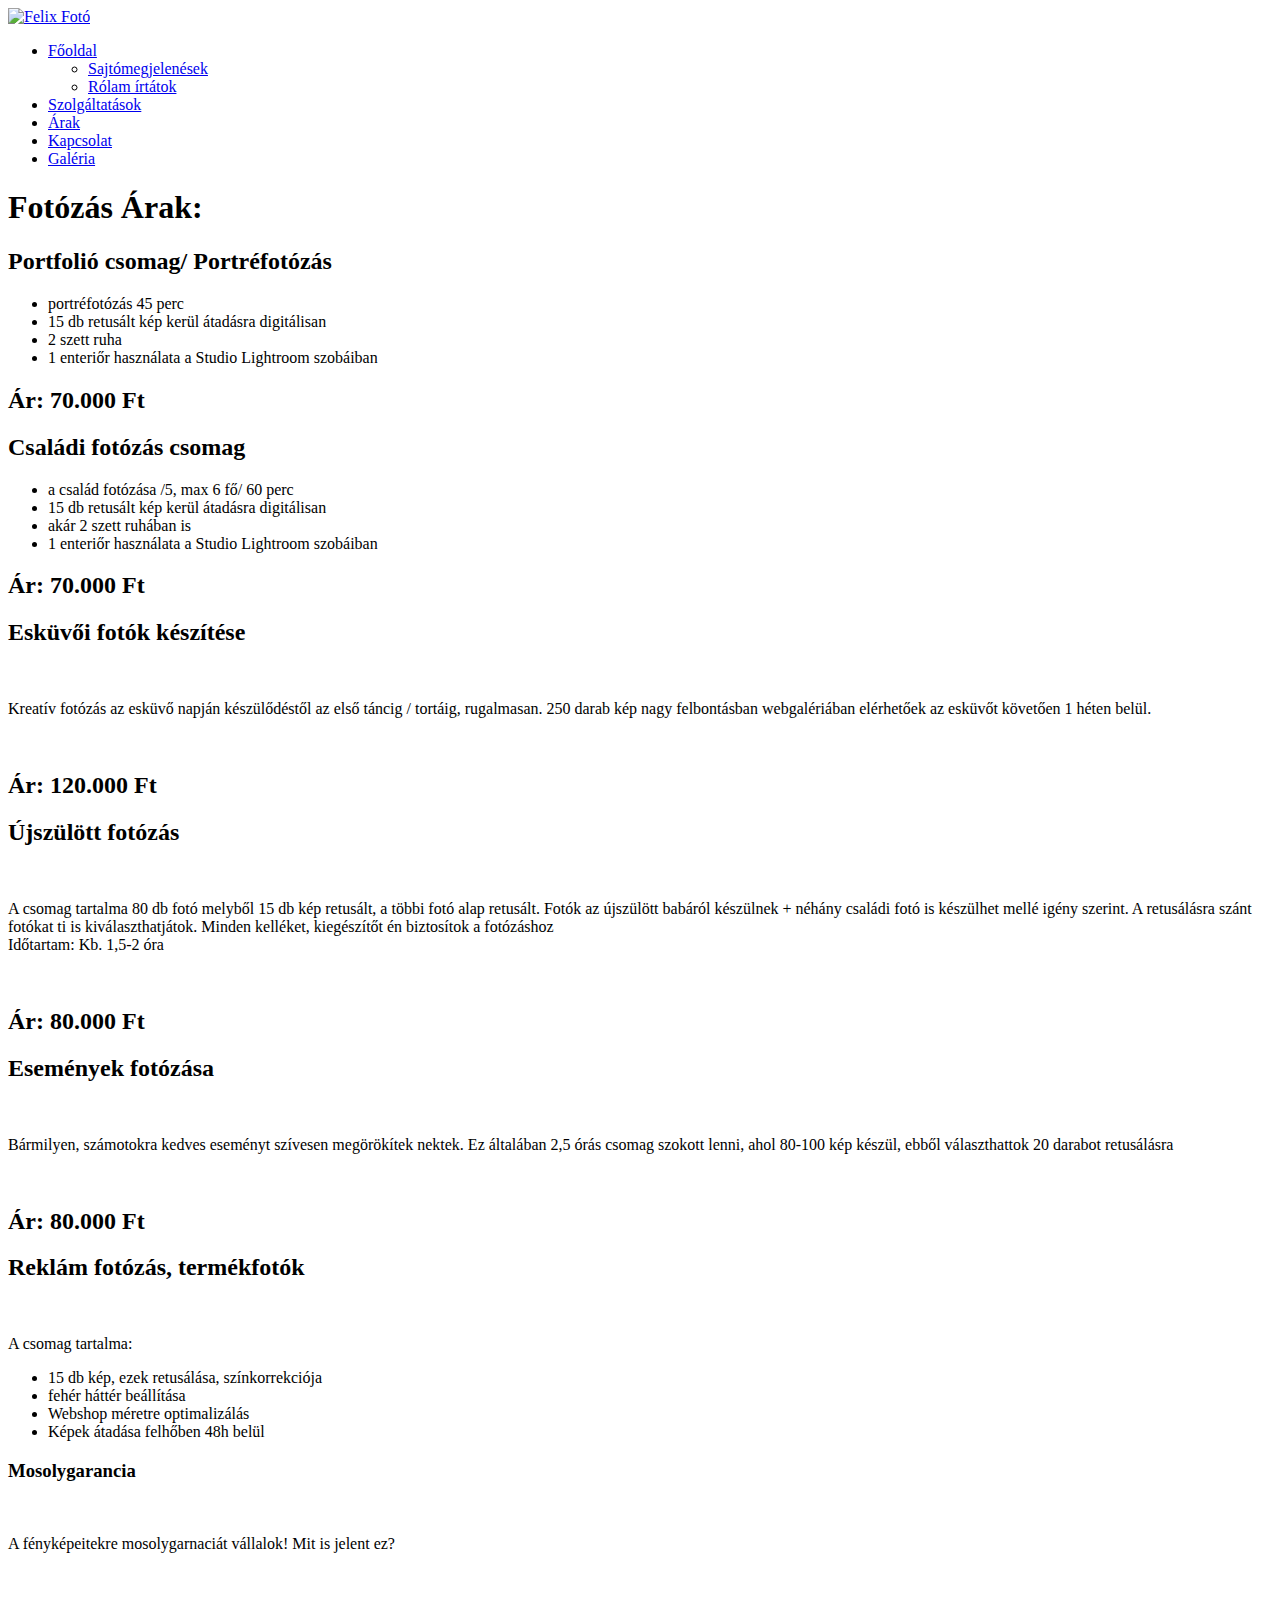
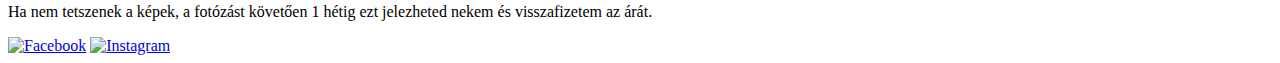
==== arak.html @ e5af47fd "Add files via upload" ====
<!DOCTYPE html>
<html lang="hu">

<head>
    <meta charset="UTF-8">
    <meta name="viewport" content="width=device-width, initial-scale=1">
    <title>Árak - Félix Fotó</title>
	<link rel="preconnect" href="https://fonts.googleapis.com">
	<link rel="preconnect" href="https://fonts.gstatic.com" crossorigin>
	<link href="https://fonts.googleapis.com/css2?family=Poppins:wght@400;600&display=swap" rel="stylesheet">
    <link rel="stylesheet" href="css/style.css">
</head>

<body>
    <!-- FEJLÉC -->
    <header>
		<a href="index.html"><img src="img/felix-logo_feher.png" id="logo" alt="Felix Fotó"></a>
    </header>
	<!-- NAVIGÁCIÓ -->
        <nav>
			<ul>
			<li id="aktivmenu" class="navlista">
				<a href="index.html" class="menu-link">Főoldal</a>
				<ul class="dropdown-menu">
                    <li><a class="dropdown-menu-link" href="sajto.html">Sajtómegjelenések</a></li>
                    <li><a class="dropdown-menu-link" href="rolam.html">Rólam írtátok</a></li>
				</ul>
			</li>
			<li class="navlista"><a href="szolgaltatasok.html" class="menu-link">Szolgáltatások</a></li>
			<li class="navlista"><a href="arak.html" class="menu-link">Árak</a></li>
			<li class="navlista"><a href="kapcsolat.html" class="menu-link">Kapcsolat</a></li>
			<li class="navlista"><a href="galeria.html" class="menu-link">Galéria</a></li>
		</ul>
        </nav>
    

    <!-- A WEBOLDAL FŐ TARTALMI RÉSZE -->
    <main>
        <article>
			<h1>Fotózás Árak:</h1>
           <section>
			<h2 class="csomagok">Portfolió csomag/ Portréfotózás</h2>
			<ul>
				<li>portréfotózás 45 perc</li>
				<li>15 db retusált kép kerül átadásra digitálisan</li>
				<li>2 szett ruha</li>
				<li>1 enteriőr használata a Studio Lightroom szobáiban</li>
			</ul>
			<h2>Ár: 70.000 Ft</h2>
           </section>
           <section>
			<h2 class="csomagok">Családi fotózás csomag</h2>
			<ul>
				<li>a család fotózása  /5, max 6 fő/ 60 perc</li>
				<li>15 db retusált kép kerül átadásra digitálisan</li>
				<li> akár 2 szett ruhában is</li>
				<li>1 enteriőr használata a Studio Lightroom szobáiban</li>
			</ul>
			<h2>Ár: 70.000 Ft</h2>
           </section>
		   <section>
			<h2 class="csomagok">Esküvői fotók készítése</h2><br><p>Kreatív fotózás az esküvő napján készülődéstől az első táncig / tortáig, rugalmasan. 250 darab kép nagy felbontásban webgalériában elérhetőek az esküvőt követően 1 héten belül.</p>
           <br><h2>Ár: 120.000 Ft</h2>
		   </section>
		   <section>
			<h2 class="csomagok">Újszülött fotózás</h2><br><p>A csomag tartalma 80 db fotó melyből 15 db kép retusált, a többi fotó alap retusált. Fotók az újszülött babáról készülnek + néhány családi fotó is készülhet mellé igény szerint. A retusálásra szánt fotókat ti is kiválaszthatjátok. Minden kelléket, kiegészítőt én biztosítok a fotózáshoz <br>Időtartam: Kb. 1,5-2 óra</p>
           <br><h2>Ár: 80.000 Ft</h2>
		   </section>
		   <section>
			<h2 class="csomagok">Események fotózása</h2><br><p>Bármilyen, számotokra kedves eseményt szívesen megörökítek nektek. Ez általában 2,5 órás csomag szokott lenni, ahol 80-100 kép készül, ebből választhattok 20 darabot retusálásra</p>
           <br><h2>Ár: 80.000 Ft</h2>
		   </section>
		   <section>
			<h2 class="csomagok">Reklám fotózás, termékfotók</h2><br>
			<p>A csomag tartalma: 
			<ul>
				<li>15 db kép, ezek retusálása, színkorrekciója</li>
				<li>fehér háttér beállítása</li>
				<li>Webshop méretre optimalizálás</li>
				<li>Képek átadása felhőben 48h belül</li>
			</ul>
			</p>
           </section>
        </article>
    </main>
    
    <!-- OLDALSÁV -->
    <aside>
	<h3>Mosolygarancia</h3><br><p>A fényképeitekre mosolygarnaciát vállalok! Mit is jelent ez?</p><br><p>Ha nem tetszenek a képek, a fotózást követően 1 hétig ezt jelezheted nekem és visszafizetem az árát.</p>
    </aside>

    <!-- LÁBLÉC -->
    <footer>
		<a href="https://facebook.com"><img src="img/facebook_gold.png" class="icon" alt="Facebook"></a>
		<a href="https://instagram.com"><img src="img/instagram_gold.png" class="icon" alt="Instagram"></a>
    </footer>
</body>

</html>
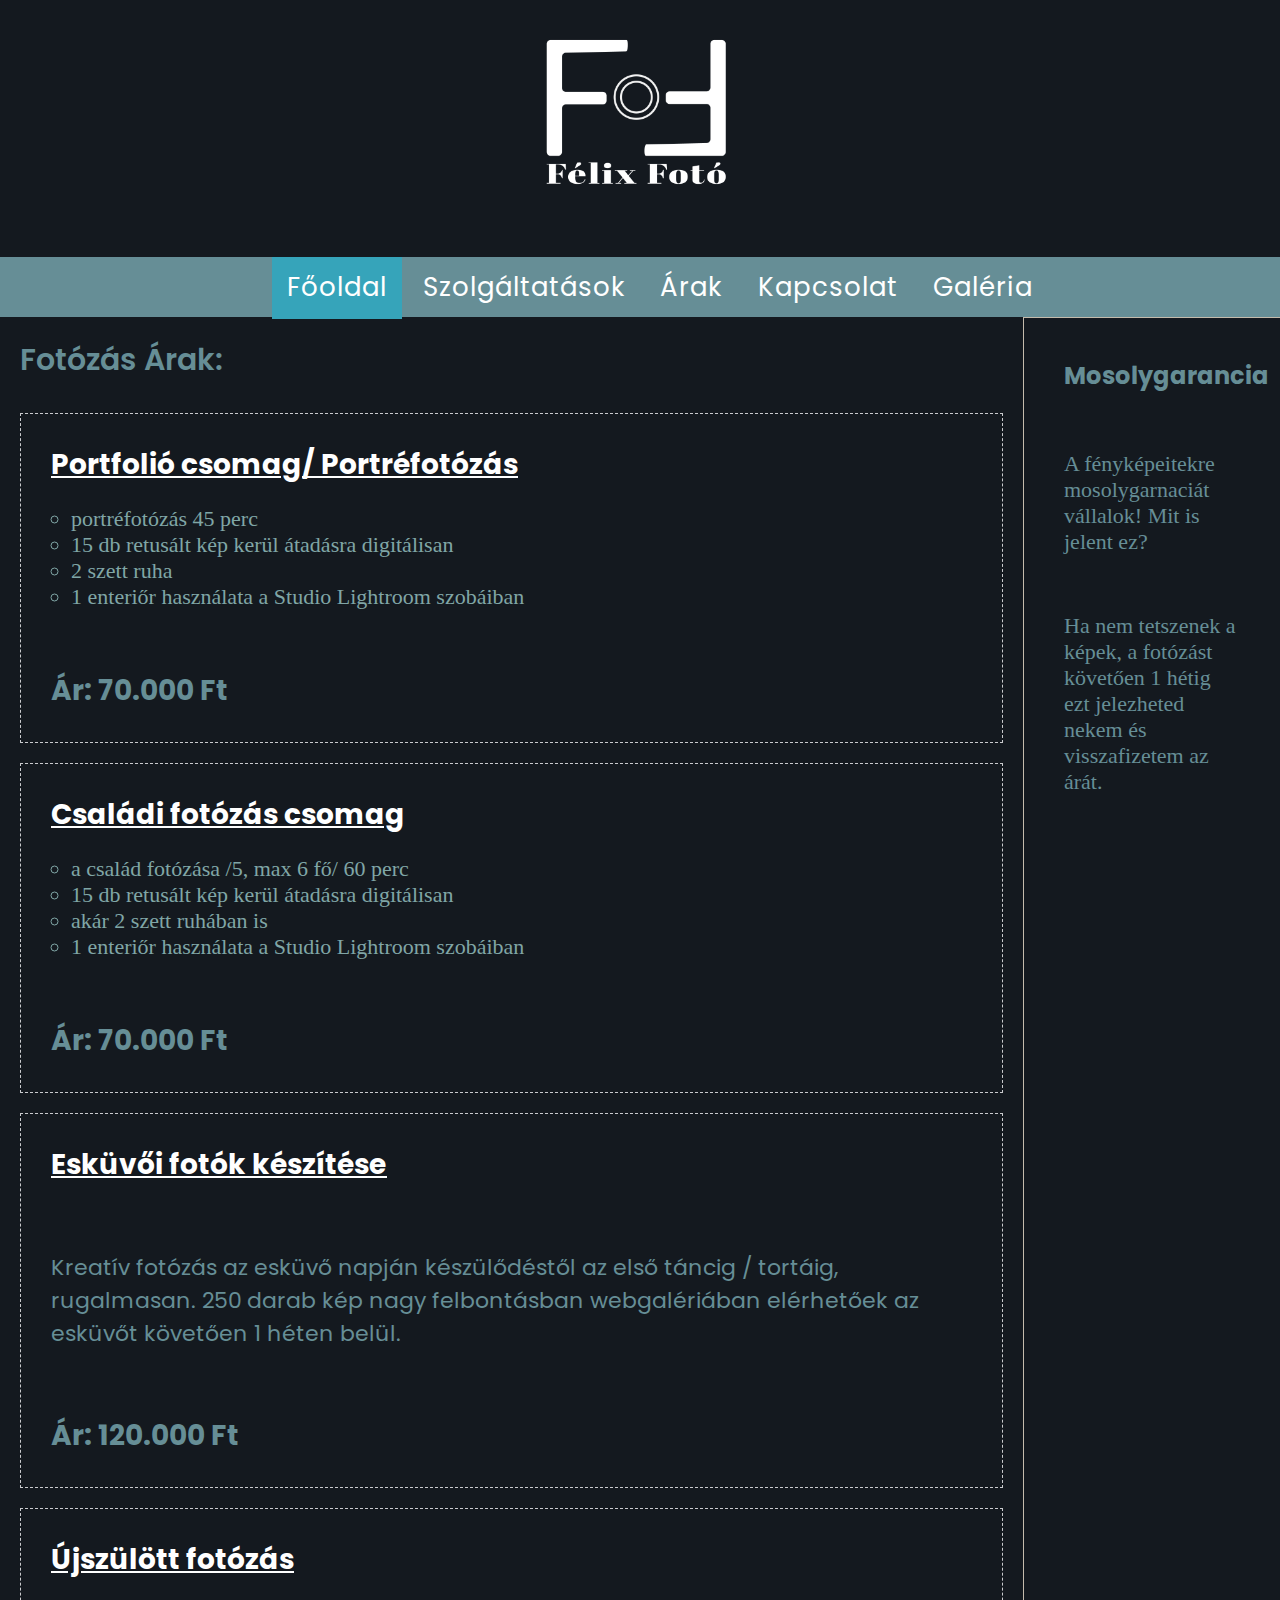
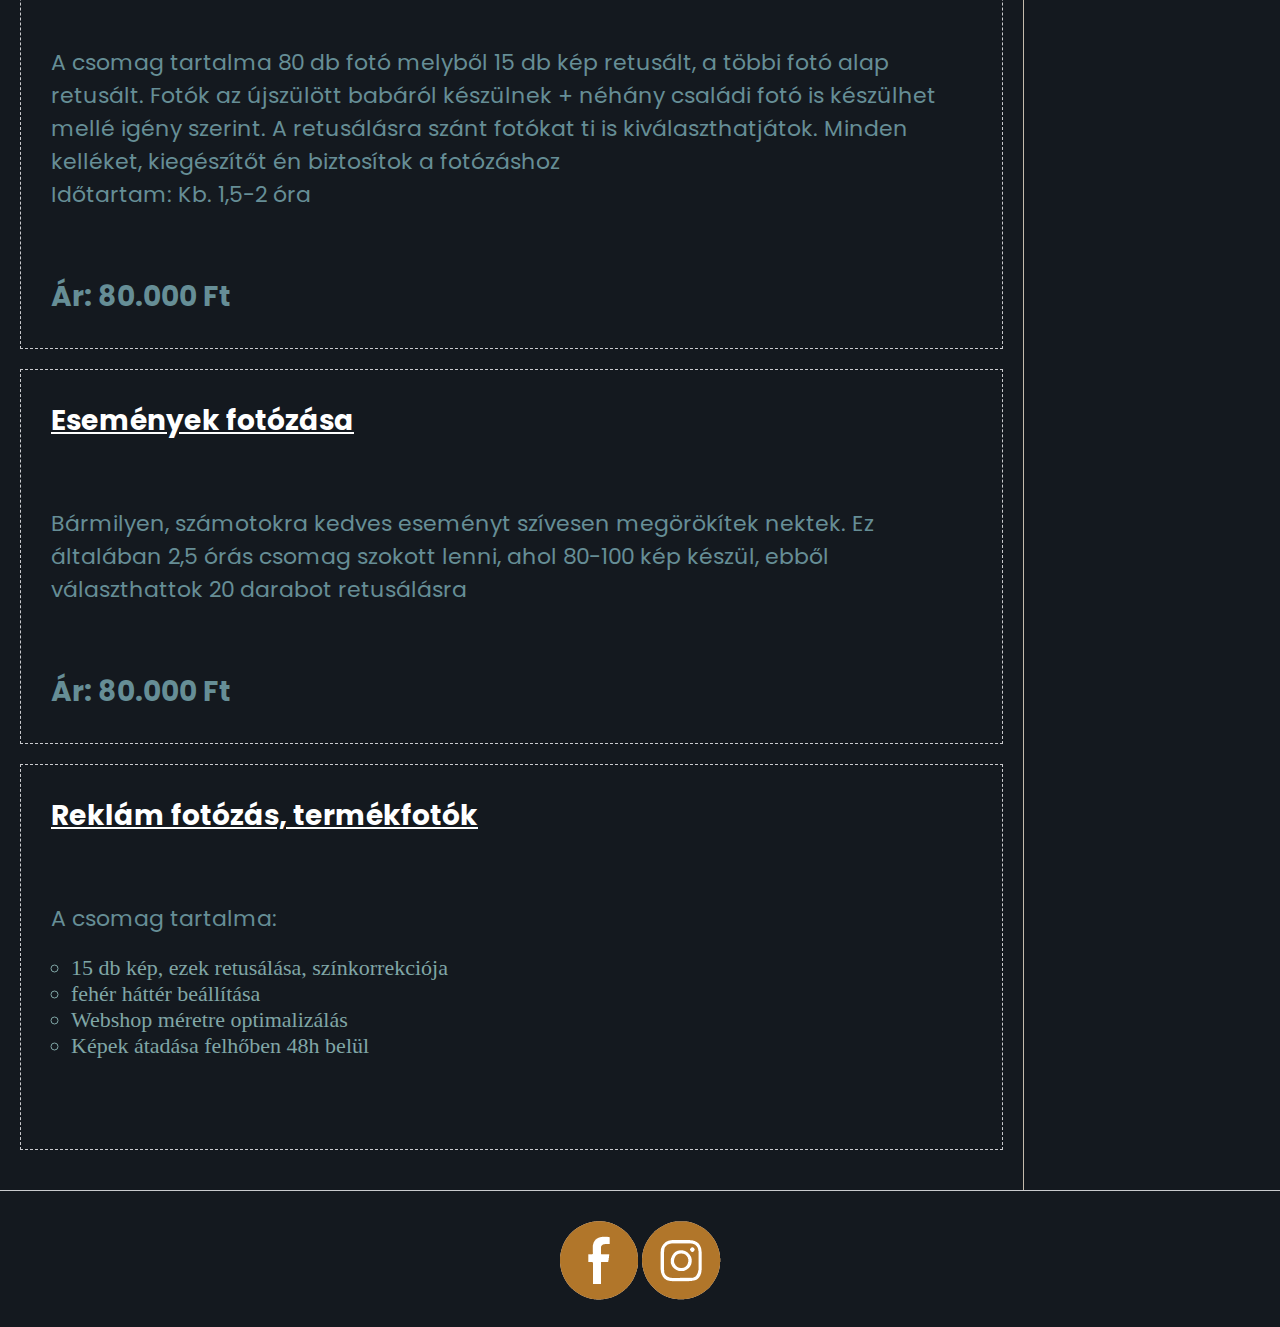
==== commit f05d5c30: "Update arak.html" ====
--- a/arak.html
+++ b/arak.html
@@ -8,13 +8,13 @@
 	<link rel="preconnect" href="https://fonts.googleapis.com">
 	<link rel="preconnect" href="https://fonts.gstatic.com" crossorigin>
 	<link href="https://fonts.googleapis.com/css2?family=Poppins:wght@400;600&display=swap" rel="stylesheet">
-    <link rel="stylesheet" href="css/style.css">
+    <link rel="stylesheet" href="style.css">
 </head>
 
 <body>
     <!-- FEJLÉC -->
     <header>
-		<a href="index.html"><img src="img/felix-logo_feher.png" id="logo" alt="Felix Fotó"></a>
+		<a href="index.html"><img src="felix-logo_feher.png" id="logo" alt="Felix Fotó"></a>
     </header>
 	<!-- NAVIGÁCIÓ -->
         <nav>
@@ -91,9 +91,9 @@
 
     <!-- LÁBLÉC -->
     <footer>
-		<a href="https://facebook.com"><img src="img/facebook_gold.png" class="icon" alt="Facebook"></a>
-		<a href="https://instagram.com"><img src="img/instagram_gold.png" class="icon" alt="Instagram"></a>
+		<a href="https://facebook.com"><img src="facebook_gold.png" class="icon" alt="Facebook"></a>
+		<a href="https://instagram.com"><img src="instagram_gold.png" class="icon" alt="Instagram"></a>
     </footer>
 </body>
 
-</html>+</html>
--- a/style.css
+++ b/style.css
@@ -0,0 +1,405 @@
+/* A * jel az úgynevezett univerzális kijelölő, amit ebbe a definícióba írsz, minden elemre érvényes lesz.
+   Ezt a definíciót ezentúl minden stíluslapod elejére írd be! */
+* {
+	margin: 0; /* A margin jellemző külső margót állít be egy elemnek. Itt minden elem margóját lenullázzuk. */
+	padding: 0; /* A padding jellemző belső térközt állít be egy elemnek. Ezt is lenullázzuk, hogy ne a böngésző alapértelmezett értéke  legyen, hanem amit beállítunk. */
+	box-sizing: border-box; 
+}
+/* A FEJLÉC STÍLUSDEFINÍCIÓI */
+header {
+	text-align: center;
+	padding-top: 30px; 
+	padding-bottom: 30px;
+	background-image: url("../img/fekete_header.jpg");
+	background-size: cover;
+	background-position: left center;
+}
+
+/* A FŐ TARTALMI RÉSZ STÍLUSDEFINÍCIÓI: minden oldalon megtalálható elemek*/
+
+main {
+	border-right: 1px solid #C4BBAC;
+	width: 80%; /* A main elem a kijelző teljes szélességéből 80%-ot fog elfoglalni. */
+	float: left;
+}
+
+#sajto_main {
+	border: none;
+}
+
+body {
+	background-color: #14191F;
+	color: #668E96;
+	font-family: 'Poppins', sans-serif;
+}
+
+h1 {
+	font-size: 30px;
+	padding-bottom: 30px;
+	font-family: 'Poppins', sans-serif;
+	font-weight: 600;
+}
+
+h2 {
+	font-size: 28px;
+	padding: 20px;
+	font-family: 'Poppins', sans-serif;
+}
+
+h3 {
+	color: #668E96;
+	font-size: 24px;
+	padding: 20px;
+	font-family: 'Poppins', sans-serif;
+}
+/* A MENÜ STÍLUSDEFINÍCIÓI */
+nav {
+	position: -webkit-sticky; /* Safari */
+	position: sticky;
+	top: 0px;
+	background-color: #668E96;
+	height: 60px;
+	line-height: 60px; /* A sormagasság egyenlő a nav elem magasságával, így a tartalom függőlegesen középre kerül. Ez egy hasznos trükk! */
+	text-align: center;
+}
+
+.navlista {
+	position: relative;
+	display: inline-block;
+}
+
+.navlista:hover {
+    background-color: #15C9ED;
+	transition: 0.5s ease-in; /* A hover tulajdonság fél másodperc alatt valósul meg. */
+}
+
+.menu-link {
+	color: #ffffff;
+	font-size: 26px;
+	font-family: 'Poppins', sans-serif;
+	text-decoration: none; 
+	padding-left: 15px;
+	padding-right: 15px;
+	letter-spacing: 1px; /* A betűk közötti távolságot állítja be. */
+}
+
+.menu-link:hover {
+	color: #3A5054;
+	text-decoration: none;
+}
+#aktivmenu {
+	background-color: #36A4BA;
+}
+
+.dropdown-menu {
+    position: absolute; /* Gondoskodik az elem pontos elhelyzéséről, és hogy a többi tartalom felett jelenjen meg. */
+    left: 0; /* A főmenüpont bal széléhez igazítjuk az almenüt. */
+    z-index: 1; /* A biztonság kedvéért állítjuk be, nehogy egy másik pozicionált elem eltakarja. */
+    display: none;  /*A legördülő menü így rejtve marad. */
+    min-width: 140px; /* A document flow-ból kikerülő elemnek meg kell adni a szélességét. */
+    box-shadow: 0px 7px 4px 0px rgba(0,0,0,0.2);
+	background-color: #7296B8;
+	padding: 5px;
+}
+.dropdown-menu-link:hover {
+	color: #3A5054;
+	text-decoration: none;
+}
+
+ul li:hover > .dropdown-menu {
+    display: block; /* Ha olyan menüpont főlé visszük az egérkurzort, aminek van almenüje (dropdown-menu), akkor az megjelenik. */
+}
+
+.dropdown-menu li {
+    background-color: #7296B8;
+    display: block; /* Az almenüpontok töltsék ki az almenü szélességét. */
+	text-align: left;
+}
+
+
+article {
+	padding: 20px;
+	text-align: left;
+}
+
+section {
+	border: 1px dashed #cacbce;
+	padding: 10px;
+	margin-bottom: 20px;
+}
+
+aside {
+	width: 20%;	/* Az aside elem a kijelző teljes szélességéből 20%-ot fog elfoglalni. */
+	padding: 20px;
+	font-family: 'Libre Baskerville', serif;
+	float: right;
+	border-top: 1px solid #C4BBAC;
+}
+
+img {
+	max-width: 100%; /* Minden kép szélessége maximum annyi lehet, amennyi az őt tartalmazó elem szélessége. */
+}
+
+p { 
+	padding: 20px;
+	font-size: 22px;
+}
+
+a {
+	color: #f0e1c7;
+	text-decoration: none;
+}
+
+a:hover {
+	text-decoration: underline;
+	color: #CF7A2B;
+}
+
+ul {
+	padding-left: 40px;
+	padding-bottom: 40px;
+	font-family: Georgia, Times, 'Times New Roman', serif;
+    color: #80A6A6;
+    font-size: 22px;
+	list-style-type: circle;
+}
+
+
+div {
+	margin: 0 auto 20px auto; /* Középre igazítja a div elemet. */
+	max-width: 1000px; 
+}
+
+#logo {
+	width: 200px;
+	padding-bottom: 30px;
+}
+
+
+.right-floated {
+	float: right;
+	margin-left: 15px;
+}
+
+.kiemelt_listapont {
+	font-family: 'Croissant One', cursive;
+	color: #36A4BA;
+	font-size: 26px;	
+}
+
+ul li ul li {
+	list-style-image: url('../img/book1.png')
+}
+
+.clearfix {
+	clear: both;
+}
+/*kezdőoldal*/
+
+#name_highlight {
+	font-family: 'Croissant One', cursive;
+	color: #fcba03;
+}
+#bemutatkozokep {
+	float: left;
+	margin-right: 20px;
+}
+#div_fixed {
+	position: fixed;
+	bottom: 0;
+	right: 0;
+	margin: 0px;
+}
+
+#sutik {
+	font-size: 10px;
+	padding: 5px;
+}
+
+#form_cookies {
+	width: 600px;
+	font-size: 13px;
+	padding: 5px;
+	margin: 5px;
+}
+
+/*vélemények oldal*/
+#rolam_main {
+	border: none;
+	width: 100%
+}
+.card {
+	width: 33.33%;
+    padding: 10px;
+    text-align: center;
+}
+.card > h3 {
+	margin: 0.5rem 0;
+	color: #15C9ED;
+	font-size: 26px;
+}
+.card > img {
+	width: 200px;
+	border-radius: 50%;
+}
+.left-floated-rolam {
+	float: left;
+}
+
+/* a SUTIK RENDBEN GOMBJA */
+.rendben-gomb {
+	border: 1px solid;
+	margin: 5px;
+	padding: 0.5rem;
+	font-size: 16px;
+	border-radius: 0.5rem;
+}
+
+/*szolgáltatások*/
+
+#portrefotozas {
+	height: 650px;
+}
+
+#csaladifotozas {
+	height: 650px;
+}
+
+#wedding {
+	height: 650px;
+}
+
+#newborn {
+	height: 650px;
+}
+#esemeny {
+	height: 650px;
+}
+
+#reklam {
+	height: 650px;
+}
+
+#arrow {
+	font-size: 50px;
+}
+
+#akcio {
+	border-radius: 15%;
+}
+
+/*árak oldal*/
+
+.csomagok {
+	text-decoration-line: underline;
+	color: white;
+}
+
+
+/* kapcsolat oldal */
+.left-floated {
+	float: left;
+	margin-top: 15px;
+	margin-right: 15px;
+	margin-bottom: 15px;
+}
+address {
+	padding: 10px;
+	font-size: 22px;
+}
+
+/* FORM STÍLUSDEFINÍCIÓI */
+#kapcsolat {
+	background-image: url("../img/fekete_header.jpg");
+	background-repeat: no-repeat;
+	background-size: cover;
+}
+
+label {
+    display: inline-block;
+    margin-bottom: 0.3rem;
+}
+input[type=text], textarea, select {
+    display: block;
+	width: 80%;
+    padding: 0.3rem 0.75rem;
+    font-size: 1rem;
+    border: 1px solid #ced4da;
+    border-radius: 0.25rem;
+	margin-left: auto;
+	margin-right: auto;
+	
+}
+
+form {
+	width: 75%;
+    border: 1px solid #969a9e;
+    padding: 1.5rem;
+    border-radius: 0.5rem;
+	margin-left: auto;
+	margin-right: auto;
+	margin-bottom: 20px;
+	background-color: rgb(209, 237, 240, 0.1);
+	font-size: 22px;
+	font-family: 'Poppins', sans-serif;
+	color: #dae1e8;
+}
+
+.required:after{
+	content: "*";
+	color: orange;
+}
+
+.kuldes-gomb {
+	color: #23a591;
+	background: transparent;
+	border: 4px solid #23a591;
+	transition: all 0.3s ease 0s;
+	font-size: 22px;
+	margin: 1rem;
+	font-size: 1rem;
+	font-weight: bold;
+	text-transform: uppercase;
+	padding: 1.2rem;
+	border-radius: 0.25rem;
+}
+.kuldes-gomb:hover {
+	color: #fcba03;
+	border-radius: 50px !important;
+	border-color: #fcba03;
+	transition: all 0.3s ease 0s;
+}
+
+/*galéria oldal*/
+
+#galeria_main {
+	width: 100%;
+}
+
+.portfolio {
+	width: 25%;
+    height: auto;
+    float: left;
+    padding: 15px;
+	text-align: center;
+}
+
+.portfolio:hover {
+	opacity: 0.5;
+}
+
+/* A LÁBLÉC STÍLUSDEFINÍCIÓI */
+footer {
+	clear: both;
+	color: #6b6b6b;
+    text-align: center;
+	border-top: 1px solid #cacbce;
+	padding-top: 30px;
+	padding-bottom: 20px;
+	background-image: url("../img/fekete_header.jpg");
+	background-size: cover;
+	background-position: left center;
+	margin-top: 30px;
+}
+
+
